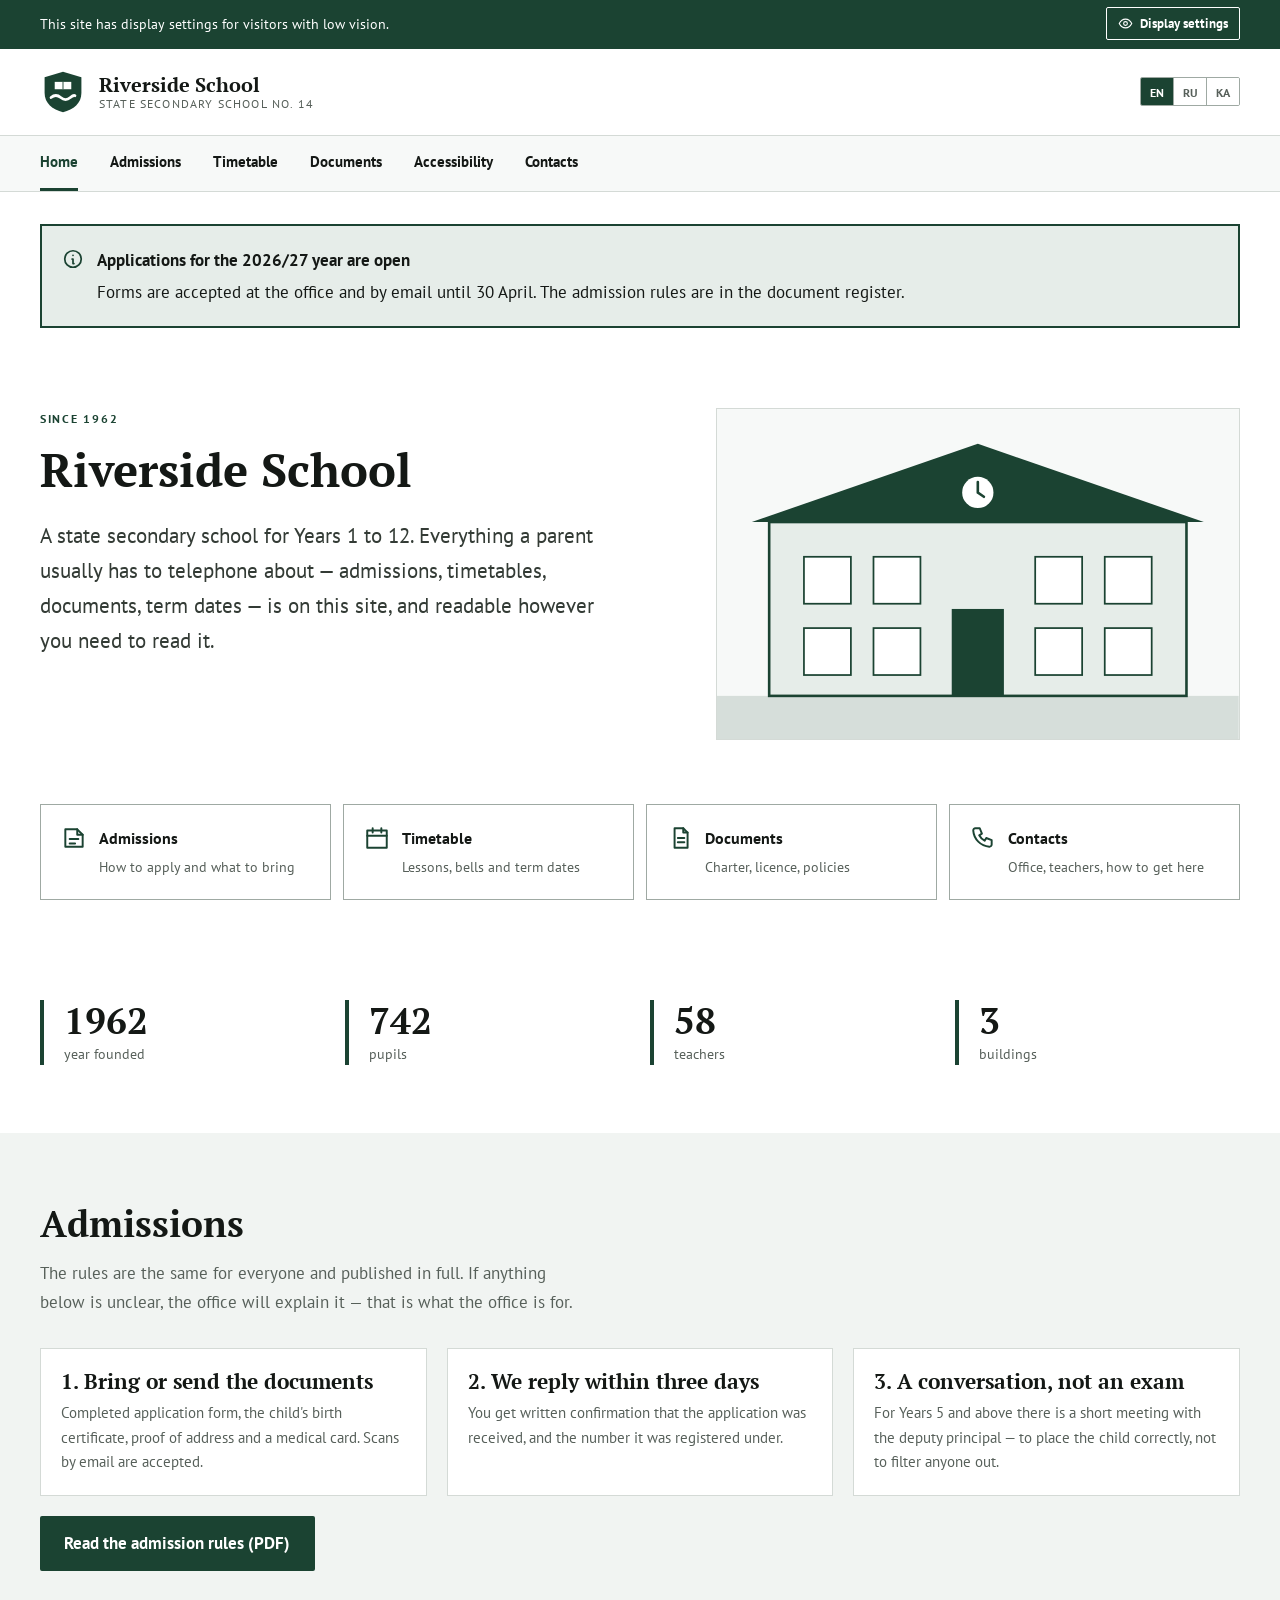
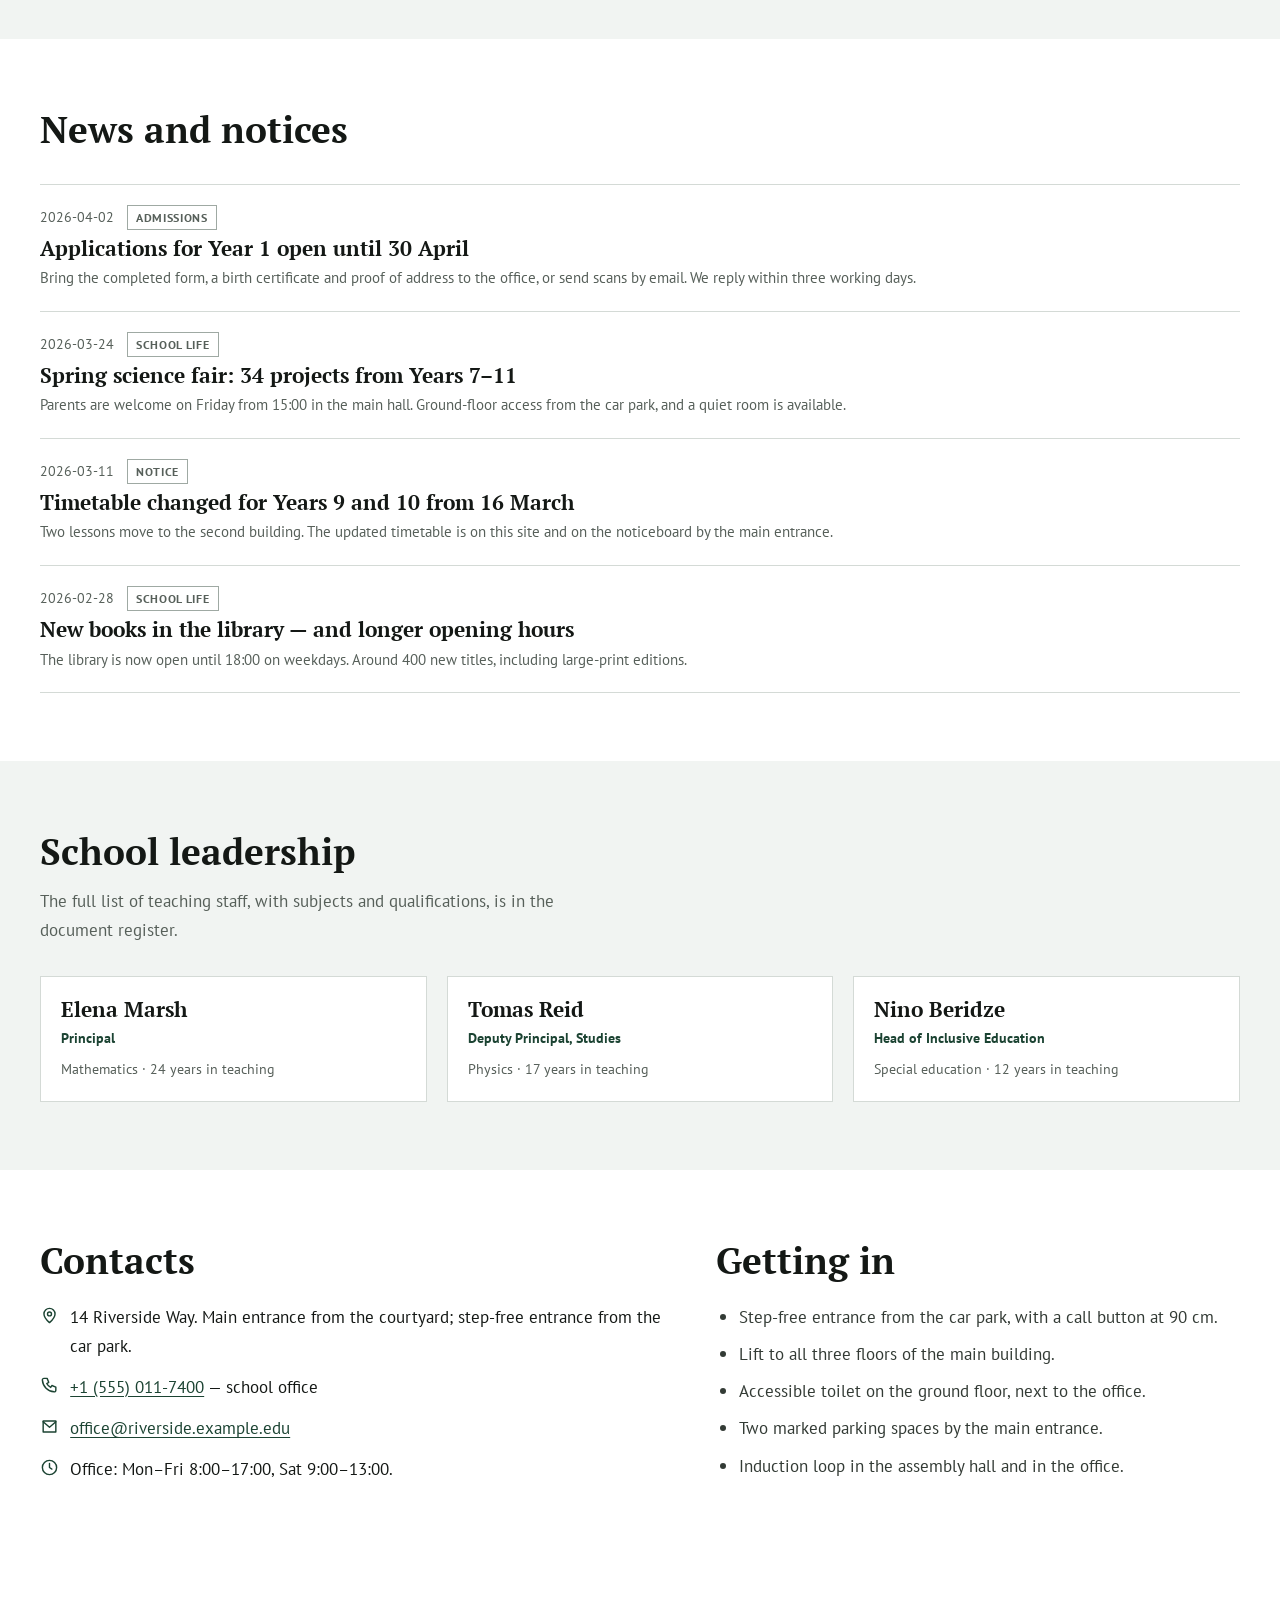
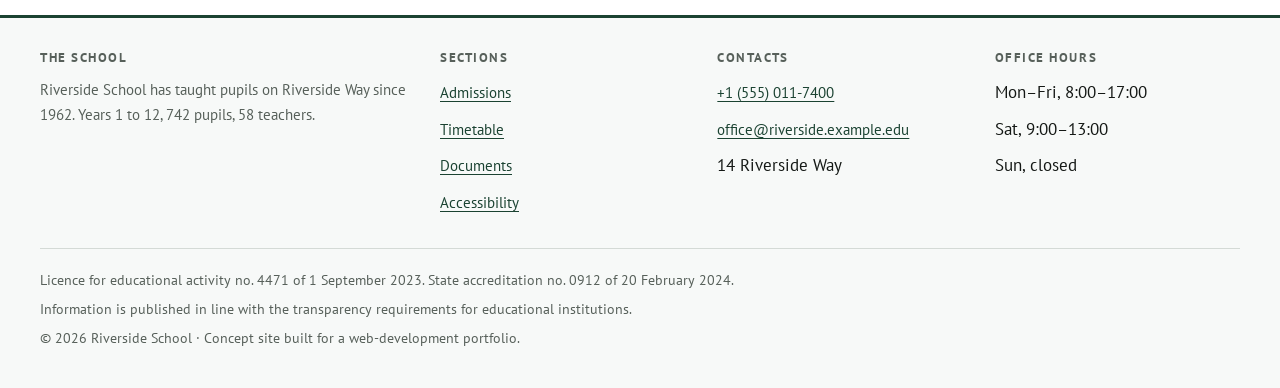
==== index.html @ a2f5db0e "Site files, README and preview" ====
<!DOCTYPE html>
<html lang="en">
<head>
<meta charset="utf-8">
<meta name="viewport" content="width=device-width, initial-scale=1">
<title data-i18n="home.metaTitle">Riverside School — state secondary school no. 14</title>
<meta name="description" data-i18n-attr="content:home.metaDesc" content="Riverside School: admissions, timetable, documents, staff and contacts. An accessible site with display settings for visitors with low vision.">
<meta name="theme-color" content="#1B4332">
<link rel="canonical" href="https://dmitrii-mazurkevich.github.io/accessible-school-website/">
<link rel="alternate" hreflang="en" href="https://dmitrii-mazurkevich.github.io/accessible-school-website/?lang=en">
<link rel="alternate" hreflang="ru" href="https://dmitrii-mazurkevich.github.io/accessible-school-website/?lang=ru">
<link rel="alternate" hreflang="ka" href="https://dmitrii-mazurkevich.github.io/accessible-school-website/?lang=ka">
<link rel="icon" href="data:image/svg+xml,%3Csvg xmlns='http://www.w3.org/2000/svg' viewBox='0 0 100 100'%3E%3Crect width='100' height='100' fill='%231B4332'/%3E%3Cpath d='M20 62c8-7 16-7 24 0s16 7 24 0 12-5 12-5' stroke='%23fff' stroke-width='7' fill='none' stroke-linecap='round'/%3E%3Cpath d='M30 24h40v18H30z' fill='%23fff'/%3E%3C/svg%3E">
<link rel="preconnect" href="https://fonts.googleapis.com">
<link rel="preconnect" href="https://fonts.gstatic.com" crossorigin>
<link rel="stylesheet" href="https://fonts.googleapis.com/css2?family=PT+Serif:wght@400;700&family=PT+Sans:wght@400;700&family=Noto+Sans+Georgian:wght@400;700&family=Noto+Serif+Georgian:wght@400;700&display=swap">
<link rel="stylesheet" href="assets/css/main.css">
<script>
/* Language and display settings are restored before the first paint, so a
   visitor who needs large white-on-black text never sees the default scheme. */
(function () {
  var d = document.documentElement, langs = ['en', 'ru', 'ka'], lang = null;
  var p = location.search.match(/[?&]lang=([a-z]{2})/i);
  if (p && langs.indexOf(p[1].toLowerCase()) > -1) lang = p[1].toLowerCase();
  if (!lang) { try { var s = localStorage.getItem('rs-lang'); if (langs.indexOf(s) > -1) lang = s; } catch (e) {} }
  if (!lang) {
    var n = (navigator.language || 'en').toLowerCase();
    lang = n.indexOf('ru') === 0 ? 'ru' : (n.indexOf('ka') === 0 ? 'ka' : 'en');
  }
  d.setAttribute('data-lang', lang);
  if (lang !== 'en') { d.className += ' i18n-pending'; setTimeout(function () { d.classList.remove('i18n-pending'); }, 1200); }

  try {
    var a = JSON.parse(localStorage.getItem('rs-a11y') || '{}');
    if (a.size && a.size !== 'normal') d.setAttribute('data-a11y-size', a.size);
    if (a.scheme && a.scheme !== 'normal') d.setAttribute('data-a11y-scheme', a.scheme);
    if (a.spacing && a.spacing !== 'normal') d.setAttribute('data-a11y-spacing', a.spacing);
    if (a.images === 'off') d.setAttribute('data-a11y-images', 'off');
  } catch (e) {}
})();
</script>
<script type="application/ld+json">
{
  "@context": "https://schema.org",
  "@type": "School",
  "name": "Riverside School",
  "url": "https://dmitrii-mazurkevich.github.io/accessible-school-website/",
  "telephone": "+1-555-011-7400",
  "email": "office@riverside.example.edu",
  "foundingDate": "1962",
  "address": { "@type": "PostalAddress", "streetAddress": "14 Riverside Way" },
  "availableLanguage": ["en", "ru", "ka"]
}
</script>
</head>

<body>
<a class="skip-link" href="#main" data-i18n="nav.skip">Skip to content</a>

<div class="a11y-bar">
  <div class="container">
    <div class="a11y-bar__row">
      <span data-i18n="a11y.barIntro">This site has display settings for visitors with low vision.</span>
      <button class="a11y-btn" type="button" data-a11y-toggle aria-expanded="false" aria-controls="a11y-panel">
        <svg viewBox="0 0 24 24" fill="none" stroke="currentColor" stroke-width="1.8" stroke-linecap="round" stroke-linejoin="round" aria-hidden="true"><path d="M2 12s3.5-7 10-7 10 7 10 7-3.5 7-10 7-10-7-10-7z"/><circle cx="12" cy="12" r="3"/></svg>
        <span data-a11y-toggle-label data-i18n="a11y.panelOpen">Display settings</span>
      </button>
    </div>
  </div>
</div>

<section class="a11y-panel" id="a11y-panel" aria-label="Display settings" data-i18n-attr="aria-label:a11y.panelTitle" hidden>
  <div class="container">
    <div class="a11y-panel__grid">
      <fieldset>
        <legend data-i18n="a11y.size">Text size</legend>
        <div class="opt-row">
          <label class="opt opt--a1"><input type="radio" name="a11y-size" value="normal" checked><span>A</span></label>
          <label class="opt opt--a2"><input type="radio" name="a11y-size" value="large"><span>A</span></label>
          <label class="opt opt--a3"><input type="radio" name="a11y-size" value="xlarge"><span>A</span></label>
        </div>
      </fieldset>

      <fieldset>
        <legend data-i18n="a11y.colours">Colours</legend>
        <div class="opt-row">
          <label class="opt"><input type="radio" name="a11y-scheme" value="normal" checked><span data-i18n="a11y.schemeNormal">Normal</span></label>
          <label class="opt"><input type="radio" name="a11y-scheme" value="contrast"><span data-i18n="a11y.schemeContrast">High contrast</span></label>
          <label class="opt"><input type="radio" name="a11y-scheme" value="inverted"><span data-i18n="a11y.schemeInverted">White on black</span></label>
        </div>
      </fieldset>

      <fieldset>
        <legend data-i18n="a11y.spacing">Letter spacing</legend>
        <div class="opt-row">
          <label class="opt"><input type="radio" name="a11y-spacing" value="normal" checked><span data-i18n="a11y.spacingNormal">Normal</span></label>
          <label class="opt"><input type="radio" name="a11y-spacing" value="wide"><span data-i18n="a11y.spacingWide">Wide</span></label>
        </div>
      </fieldset>

      <fieldset>
        <legend data-i18n="a11y.images">Images</legend>
        <div class="opt-row">
          <label class="opt"><input type="radio" name="a11y-images" value="on" checked><span data-i18n="a11y.imagesOn">Show</span></label>
          <label class="opt"><input type="radio" name="a11y-images" value="off"><span data-i18n="a11y.imagesOff">Hide</span></label>
        </div>
      </fieldset>
    </div>

    <div class="a11y-panel__foot">
      <button class="btn btn--outline" type="button" data-a11y-reset data-i18n="a11y.reset">Reset to default</button>
      <span data-i18n="a11y.saved">Your choice is remembered on this device and applies to every page.</span>
    </div>
  </div>
</section>

<p class="visually-hidden" id="a11y-live" role="status" aria-live="polite"></p>

<header class="site-header">
  <div class="container">
    <div class="masthead">
      <a class="crest" href="index.html">
        <svg class="crest__art" viewBox="0 0 100 100" role="img" aria-label="Riverside School crest">
          <path d="M50 6 90 18v34c0 22-17 36-40 42C27 88 10 74 10 52V18z" fill="var(--accent)"/>
          <path d="M24 62c7-6 14-6 21 0s14 6 21 0 10-4 10-4" stroke="var(--accent-ink)" stroke-width="6" fill="none" stroke-linecap="round"/>
          <rect x="32" y="28" width="36" height="16" fill="var(--accent-ink)"/>
          <path d="M50 28v16" stroke="var(--accent)" stroke-width="2"/>
        </svg>
        <span class="crest__text">
          <span class="crest__name">Riverside School</span>
          <span class="crest__sub" data-i18n="crest.sub">State secondary school no. 14</span>
        </span>
      </a>
      <div class="masthead__actions">
        <div class="lang" role="group" aria-label="Language" data-i18n-attr="aria-label:nav.language">
          <button type="button" data-lang="en" aria-pressed="true">EN</button>
          <button type="button" data-lang="ru" aria-pressed="false">RU</button>
          <button type="button" data-lang="ka" aria-pressed="false">KA</button>
        </div>
        <button class="icon-btn nav-toggle" type="button" aria-expanded="false" aria-controls="mobile-menu" data-i18n-attr="aria-label:nav.menu" aria-label="Open menu">
          <svg viewBox="0 0 24 24" fill="none" stroke="currentColor" stroke-width="1.9" stroke-linecap="round" aria-hidden="true"><path d="M4 7h16M4 12h16M4 17h16"/></svg>
        </button>
      </div>
    </div>
  </div>

  <nav class="mainnav" aria-label="Main" data-i18n-attr="aria-label:nav.main">
    <div class="container">
      <ul>
        <li><a href="index.html" aria-current="page" data-i18n="nav.home">Home</a></li>
        <li><a href="index.html#admissions" data-i18n="nav.admissions">Admissions</a></li>
        <li><a href="timetable.html" data-i18n="nav.timetable">Timetable</a></li>
        <li><a href="documents.html" data-i18n="nav.documents">Documents</a></li>
        <li><a href="accessibility.html" data-i18n="nav.accessibility">Accessibility</a></li>
        <li><a href="index.html#contacts" data-i18n="nav.contacts">Contacts</a></li>
      </ul>
    </div>
  </nav>

  <div class="mobile-menu" id="mobile-menu">
    <div class="container">
    <a href="index.html" data-i18n="nav.home">Home</a>
    <a href="index.html#admissions" data-i18n="nav.admissions">Admissions</a>
    <a href="timetable.html" data-i18n="nav.timetable">Timetable</a>
    <a href="documents.html" data-i18n="nav.documents">Documents</a>
    <a href="accessibility.html" data-i18n="nav.accessibility">Accessibility</a>
    <a href="index.html#contacts" data-i18n="nav.contacts">Contacts</a>
    </div>
  </div>
</header>

<main id="main">

  <div class="container section--tight">
    <div class="notice">
      <svg viewBox="0 0 24 24" fill="none" stroke="currentColor" stroke-width="1.9" stroke-linecap="round" stroke-linejoin="round" aria-hidden="true"><circle cx="12" cy="12" r="9"/><path d="M12 8h.01M11 12h1v5h1"/></svg>
      <p>
        <b data-i18n="home.noticeT">Applications for the 2026/27 year are open</b>
        <span data-i18n="home.noticeB">Forms are accepted at the office and by email until 30 April. The admission rules are in the document register.</span>
      </p>
    </div>
  </div>

  <section class="hero">
    <div class="container">
      <div class="hero__grid">
        <div>
          <span class="eyebrow" data-i18n="home.eyebrow">Since 1962</span>
          <h1 class="hero__title" data-i18n="home.title">Riverside School</h1>
          <p class="hero__lede" data-i18n="home.lede">
            A state secondary school for Years 1 to 12. Everything a parent usually has to
            telephone about — admissions, timetables, documents, term dates — is on this site,
            and readable however you need to read it.
          </p>
        </div>
        <div class="illus">
          <svg viewBox="0 0 600 380" role="img" aria-label="Illustration of the school building">
            <rect width="600" height="380" fill="var(--surface-2)"/>
            <rect x="60" y="130" width="480" height="200" fill="var(--accent-soft)" stroke="var(--accent)" stroke-width="3"/>
            <path d="M40 130 300 40l260 90z" fill="var(--accent)"/>
            <rect x="270" y="230" width="60" height="100" fill="var(--accent)"/>
            <g fill="var(--surface)" stroke="var(--accent)" stroke-width="2">
              <rect x="100" y="170" width="54" height="54"/><rect x="180" y="170" width="54" height="54"/>
              <rect x="366" y="170" width="54" height="54"/><rect x="446" y="170" width="54" height="54"/>
              <rect x="100" y="252" width="54" height="54"/><rect x="180" y="252" width="54" height="54"/>
              <rect x="366" y="252" width="54" height="54"/><rect x="446" y="252" width="54" height="54"/>
            </g>
            <rect x="0" y="330" width="600" height="50" fill="var(--accent)" opacity=".15"/>
            <circle cx="300" cy="96" r="18" fill="var(--surface)"/>
            <path d="M300 84v12l7 5" stroke="var(--accent)" stroke-width="3" fill="none" stroke-linecap="round"/>
          </svg>
        </div>
      </div>
    </div>
  </section>

  <section class="section--tight">
    <div class="container">
      <h2 class="visually-hidden" data-i18n="home.quickTitle">Frequently used pages</h2>
      <div class="quick">
        <a href="#admissions">
          <svg viewBox="0 0 24 24" fill="none" stroke="currentColor" stroke-width="1.8" stroke-linecap="round" stroke-linejoin="round" aria-hidden="true"><path d="M4 4h11l5 5v11H4z"/><path d="M15 4v5h5M8 13h8M8 17h5"/></svg>
          <span><b data-i18n="nav.admissions">Admissions</b><span data-i18n="quick.admissions">How to apply and what to bring</span></span>
        </a>
        <a href="timetable.html">
          <svg viewBox="0 0 24 24" fill="none" stroke="currentColor" stroke-width="1.8" stroke-linecap="round" stroke-linejoin="round" aria-hidden="true"><rect x="3" y="5" width="18" height="16"/><path d="M3 10h18M8 3v4M16 3v4"/></svg>
          <span><b data-i18n="nav.timetable">Timetable</b><span data-i18n="quick.timetable">Lessons, bells and term dates</span></span>
        </a>
        <a href="documents.html">
          <svg viewBox="0 0 24 24" fill="none" stroke="currentColor" stroke-width="1.8" stroke-linecap="round" stroke-linejoin="round" aria-hidden="true"><path d="M7 3h8l4 4v14H7z"/><path d="M15 3v4h4M10 12h6M10 16h6"/></svg>
          <span><b data-i18n="nav.documents">Documents</b><span data-i18n="quick.documents">Charter, licence, policies</span></span>
        </a>
        <a href="#contacts">
          <svg viewBox="0 0 24 24" fill="none" stroke="currentColor" stroke-width="1.8" stroke-linecap="round" stroke-linejoin="round" aria-hidden="true"><path d="M5 3h4l2 5-2.5 1.5a12 12 0 0 0 5 5L15 12l5 2v4a2 2 0 0 1-2.2 2A16 16 0 0 1 3 5.2 2 2 0 0 1 5 3z"/></svg>
          <span><b data-i18n="nav.contacts">Contacts</b><span data-i18n="quick.contacts">Office, teachers, how to get here</span></span>
        </a>
      </div>
    </div>
  </section>

  <section class="section">
    <div class="container">
      <div class="facts">
        <div class="fact"><div class="fact__value">1962</div><div class="fact__label" data-i18n="fact.founded">year founded</div></div>
        <div class="fact"><div class="fact__value">742</div><div class="fact__label" data-i18n="fact.pupils">pupils</div></div>
        <div class="fact"><div class="fact__value">58</div><div class="fact__label" data-i18n="fact.teachers">teachers</div></div>
        <div class="fact"><div class="fact__value">3</div><div class="fact__label" data-i18n="fact.buildings">buildings</div></div>
      </div>
    </div>
  </section>

  <section class="section section--alt" id="admissions">
    <div class="container">
      <div class="section-head">
        <h2 class="section-title" data-i18n="adm.title">Admissions</h2>
        <p class="section-lede" data-i18n="adm.lede">
          The rules are the same for everyone and published in full. If anything below is
          unclear, the office will explain it — that is what the office is for.
        </p>
      </div>

      <div class="grid grid--3">
        <div class="card">
          <h3 data-i18n="adm.1t">1. Bring or send the documents</h3>
          <p data-i18n="adm.1d">Completed application form, the child's birth certificate, proof of address and a medical card. Scans by email are accepted.</p>
        </div>
        <div class="card">
          <h3 data-i18n="adm.2t">2. We reply within three days</h3>
          <p data-i18n="adm.2d">You get written confirmation that the application was received, and the number it was registered under.</p>
        </div>
        <div class="card">
          <h3 data-i18n="adm.3t">3. A conversation, not an exam</h3>
          <p data-i18n="adm.3d">For Years 5 and above there is a short meeting with the deputy principal — to place the child correctly, not to filter anyone out.</p>
        </div>
      </div>

      <p class="mt-3">
        <a class="btn" href="documents.html#admissions" data-i18n="adm.cta">Read the admission rules (PDF)</a>
      </p>
    </div>
  </section>

  <section class="section">
    <div class="container">
      <div class="section-head">
        <h2 class="section-title" data-i18n="news.title">News and notices</h2>
      </div>
      <ul class="news">
        <li>
          <div class="news__meta">
            <time datetime="2026-04-02">2026-04-02</time>
            <span class="tag" data-i18n="news.tagAdmissions">Admissions</span>
          </div>
          <h3 data-i18n="news.1t">Applications for Year 1 open until 30 April</h3>
          <p data-i18n="news.1d">Bring the completed form, a birth certificate and proof of address to the office, or send scans by email. We reply within three working days.</p>
        </li>
        <li>
          <div class="news__meta">
            <time datetime="2026-03-24">2026-03-24</time>
            <span class="tag" data-i18n="news.tagLife">School life</span>
          </div>
          <h3 data-i18n="news.2t">Spring science fair: 34 projects from Years 7–11</h3>
          <p data-i18n="news.2d">Parents are welcome on Friday from 15:00 in the main hall. Ground-floor access from the car park, and a quiet room is available.</p>
        </li>
        <li>
          <div class="news__meta">
            <time datetime="2026-03-11">2026-03-11</time>
            <span class="tag" data-i18n="news.tagNotice">Notice</span>
          </div>
          <h3 data-i18n="news.3t">Timetable changed for Years 9 and 10 from 16 March</h3>
          <p data-i18n="news.3d">Two lessons move to the second building. The updated timetable is on this site and on the noticeboard by the main entrance.</p>
        </li>
        <li>
          <div class="news__meta">
            <time datetime="2026-02-28">2026-02-28</time>
            <span class="tag" data-i18n="news.tagLife">School life</span>
          </div>
          <h3 data-i18n="news.4t">New books in the library — and longer opening hours</h3>
          <p data-i18n="news.4d">The library is now open until 18:00 on weekdays. Around 400 new titles, including large-print editions.</p>
        </li>
      </ul>
    </div>
  </section>

  <section class="section section--alt">
    <div class="container">
      <div class="section-head">
        <h2 class="section-title" data-i18n="staff.title">School leadership</h2>
        <p class="section-lede" data-i18n="staff.lede">
          The full list of teaching staff, with subjects and qualifications, is in the document
          register.
        </p>
      </div>
      <div class="people">
        <div class="person">
          <h3 class="person__name">Elena Marsh</h3>
          <p class="person__role" data-i18n="staff.1r">Principal</p>
          <p class="person__meta" data-i18n="staff.1m">Mathematics · 24 years in teaching</p>
        </div>
        <div class="person">
          <h3 class="person__name">Tomas Reid</h3>
          <p class="person__role" data-i18n="staff.2r">Deputy Principal, Studies</p>
          <p class="person__meta" data-i18n="staff.2m">Physics · 17 years in teaching</p>
        </div>
        <div class="person">
          <h3 class="person__name">Nino Beridze</h3>
          <p class="person__role" data-i18n="staff.3r">Head of Inclusive Education</p>
          <p class="person__meta" data-i18n="staff.3m">Special education · 12 years in teaching</p>
        </div>
      </div>
    </div>
  </section>

  <section class="section" id="contacts">
    <div class="container">
      <div class="hero__grid">
        <div>
          <h2 class="section-title" data-i18n="contacts.title">Contacts</h2>
          <ul class="contact-list mt-3">
            <li>
              <svg viewBox="0 0 24 24" fill="none" stroke="currentColor" stroke-width="1.8" stroke-linecap="round" stroke-linejoin="round" aria-hidden="true"><path d="M12 21s7-6.3 7-11a7 7 0 1 0-14 0c0 4.7 7 11 7 11z"/><circle cx="12" cy="10" r="2.5"/></svg>
              <span data-i18n="contacts.address">14 Riverside Way. Main entrance from the courtyard; step-free entrance from the car park.</span>
            </li>
            <li>
              <svg viewBox="0 0 24 24" fill="none" stroke="currentColor" stroke-width="1.8" stroke-linecap="round" stroke-linejoin="round" aria-hidden="true"><path d="M5 3h4l2 5-2.5 1.5a12 12 0 0 0 5 5L15 12l5 2v4a2 2 0 0 1-2.2 2A16 16 0 0 1 3 5.2 2 2 0 0 1 5 3z"/></svg>
              <span><a href="tel:+15550117400">+1 (555) 011-7400</a> — <span data-i18n="contacts.office">school office</span></span>
            </li>
            <li>
              <svg viewBox="0 0 24 24" fill="none" stroke="currentColor" stroke-width="1.8" stroke-linecap="round" stroke-linejoin="round" aria-hidden="true"><path d="M4 5h16v14H4z"/><path d="m4 6 8 7 8-7"/></svg>
              <span><a href="mailto:office@riverside.example.edu">office@riverside.example.edu</a></span>
            </li>
            <li>
              <svg viewBox="0 0 24 24" fill="none" stroke="currentColor" stroke-width="1.8" stroke-linecap="round" stroke-linejoin="round" aria-hidden="true"><circle cx="12" cy="12" r="9"/><path d="M12 7v5l3 2"/></svg>
              <span data-i18n="contacts.hours">Office: Mon–Fri 8:00–17:00, Sat 9:00–13:00.</span>
            </li>
          </ul>
        </div>
        <div>
          <h2 class="section-title" data-i18n="contacts.accessTitle">Getting in</h2>
          <div class="prose mt-3">
            <ul>
              <li data-i18n="contacts.a1">Step-free entrance from the car park, with a call button at 90 cm.</li>
              <li data-i18n="contacts.a2">Lift to all three floors of the main building.</li>
              <li data-i18n="contacts.a3">Accessible toilet on the ground floor, next to the office.</li>
              <li data-i18n="contacts.a4">Two marked parking spaces by the main entrance.</li>
              <li data-i18n="contacts.a5">Induction loop in the assembly hall and in the office.</li>
            </ul>
          </div>
        </div>
      </div>
    </div>
  </section>

</main>

<footer class="site-footer">
  <div class="container">
    <div class="footer__grid">
      <div>
        <h2 data-i18n="foot.school">The school</h2>
        <p class="muted" style="font-size:.94rem" data-i18n="foot.about">
          Riverside School has taught pupils on Riverside Way since 1962. Years 1 to 12,
          742 pupils, 58 teachers.
        </p>
      </div>
      <div>
        <h2 data-i18n="foot.sections">Sections</h2>
        <ul>
          <li><a href="index.html#admissions" data-i18n="nav.admissions">Admissions</a></li>
          <li><a href="timetable.html" data-i18n="nav.timetable">Timetable</a></li>
          <li><a href="documents.html" data-i18n="nav.documents">Documents</a></li>
          <li><a href="accessibility.html" data-i18n="nav.accessibility">Accessibility</a></li>
        </ul>
      </div>
      <div>
        <h2 data-i18n="foot.contacts">Contacts</h2>
        <ul>
          <li><a href="tel:+15550117400">+1 (555) 011-7400</a></li>
          <li><a href="mailto:office@riverside.example.edu">office@riverside.example.edu</a></li>
          <li data-i18n="foot.address">14 Riverside Way</li>
        </ul>
      </div>
      <div>
        <h2 data-i18n="foot.hours">Office hours</h2>
        <ul>
          <li data-i18n="foot.hoursWeek">Mon–Fri, 8:00–17:00</li>
          <li data-i18n="foot.hoursSat">Sat, 9:00–13:00</li>
          <li data-i18n="foot.hoursSun">Sun, closed</li>
        </ul>
      </div>
    </div>
    <div class="footer__legal">
      <p data-i18n="foot.legal1">Licence for educational activity no. 4471 of 1 September 2023. State accreditation no. 0912 of 20 February 2024.</p>
      <p data-i18n="foot.legal2">Information is published in line with the transparency requirements for educational institutions.</p>
      <p>© <span data-year>2026</span> Riverside School · <span data-i18n="foot.demoNote">Concept site built for a web-development portfolio.</span></p>
    </div>
  </div>
</footer>

<script src="assets/js/i18n.js" defer></script>
<script src="assets/js/main.js" defer></script>
</body>
</html>
---- assets/css/main.css ----
/* ==========================================================================
   Riverside School — public-sector site
   Fifth design language in the portfolio: institutional, high contrast,
   decoration kept to nothing. Accessibility is the feature, not a footnote.

   There is no separate light/dark toggle here on purpose. Public-sector sites
   are expected to ship a display-settings panel instead, and having two
   competing colour systems is how those panels end up broken. The panel owns
   the colour scheme; see assets/js/main.js.
   ========================================================================== */

/* --------------------------------------------------------------------------
   1. Tokens — the normal scheme
   -------------------------------------------------------------------------- */

:root {
  color-scheme: light;

  --bg:          #FFFFFF;
  --bg-alt:      #F1F4F2;
  --surface:     #FFFFFF;
  --surface-2:   #F7F9F8;
  --ink:         #141815;
  --ink-2:       #333B35;
  --muted:       #57605A;
  --line:        #D4DAD6;
  --line-strong: #9FA9A3;
  --accent:      #1B4332;
  --accent-2:    #102C20;
  --accent-ink:  #FFFFFF;
  --accent-soft: #E6EDE9;
  --danger:      #8C1D18;
  --focus:       #1B4332;

  --font-display: "PT Serif", "Noto Serif Georgian", Georgia, "Times New Roman", serif;
  --font-sans:    "PT Sans", "Noto Sans Georgian", -apple-system, BlinkMacSystemFont, "Segoe UI", Arial, sans-serif;

  --step--1: clamp(0.84rem, 0.82rem + 0.12vw, 0.90rem);
  --step-0:  clamp(1.00rem, 0.97rem + 0.16vw, 1.08rem);
  --step-1:  clamp(1.15rem, 1.09rem + 0.30vw, 1.32rem);
  --step-2:  clamp(1.38rem, 1.25rem + 0.62vw, 1.75rem);
  --step-3:  clamp(1.65rem, 1.42rem + 1.15vw, 2.35rem);
  --step-4:  clamp(1.95rem, 1.60rem + 1.75vw, 2.95rem);

  --sp-1: 0.4rem;
  --sp-2: 0.8rem;
  --sp-3: 1.25rem;
  --sp-4: 2rem;
  --sp-5: 3rem;
  --sp-6: 4.25rem;

  --r-sm: 2px;
  --r-md: 4px;

  --container: 1200px;
  --ease: cubic-bezier(0.25, 0.6, 0.35, 1);
}

/* --------------------------------------------------------------------------
   2. Display settings — colour schemes
   Chosen by the visitor in the panel; stored and applied before first paint.
   -------------------------------------------------------------------------- */

:root[data-a11y-scheme="contrast"] {
  --bg:          #FFFFFF;
  --bg-alt:      #FFFFFF;
  --surface:     #FFFFFF;
  --surface-2:   #FFFFFF;
  --ink:         #000000;
  --ink-2:       #000000;
  --muted:       #000000;
  --line:        #000000;
  --line-strong: #000000;
  --accent:      #00335E;
  --accent-2:    #00223F;
  --accent-ink:  #FFFFFF;
  --accent-soft: #FFFFFF;
  --danger:      #7A0C00;
  --focus:       #00335E;
}

:root[data-a11y-scheme="inverted"] {
  color-scheme: dark;
  --bg:          #000000;
  --bg-alt:      #000000;
  --surface:     #000000;
  --surface-2:   #000000;
  --ink:         #FFFFFF;
  --ink-2:       #FFFFFF;
  --muted:       #E6E6E6;
  --line:        #FFFFFF;
  --line-strong: #FFFFFF;
  --accent:      #8FCBFF;
  --accent-2:    #BBDFFF;
  --accent-ink:  #000000;
  --accent-soft: #000000;
  --danger:      #FF9E96;
  --focus:       #8FCBFF;
}

/* Text size. Everything downstream is in rem, so one value moves the lot. */
:root[data-a11y-size="large"]  { font-size: 115%; }
:root[data-a11y-size="xlarge"] { font-size: 135%; }

/* Spacing, for dyslexia and low vision. */
:root[data-a11y-spacing="wide"] body {
  letter-spacing: 0.05em;
  word-spacing: 0.14em;
  line-height: 1.95;
}
:root[data-a11y-spacing="wide"] h1,
:root[data-a11y-spacing="wide"] h2,
:root[data-a11y-spacing="wide"] h3 { line-height: 1.4; }

/* Images off — decorative artwork only; nothing that carries meaning. */
:root[data-a11y-images="off"] .illus,
:root[data-a11y-images="off"] .crest__art { display: none !important; }

/* Switching colour scheme happens at once, not as a 150ms cross-fade of every
   surface on the page. Somebody turning on high contrast wants the change now. */
:root.is-switching *,
:root.is-switching *::before,
:root.is-switching *::after { transition: none !important; }

/* In the two accessible schemes, borders do the work that fills used to. */
:root[data-a11y-scheme="contrast"] .card,
:root[data-a11y-scheme="contrast"] .quick a,
:root[data-a11y-scheme="inverted"] .card,
:root[data-a11y-scheme="inverted"] .quick a { border-width: 2px; }

/* --------------------------------------------------------------------------
   3. Base
   -------------------------------------------------------------------------- */

*, *::before, *::after { box-sizing: border-box; }

html {
  -webkit-text-size-adjust: 100%;
  scroll-behavior: smooth;
  scroll-padding-top: 5rem;
}

@media (prefers-reduced-motion: reduce) {
  html { scroll-behavior: auto; }
  *, *::before, *::after {
    animation-duration: .01ms !important;
    animation-iteration-count: 1 !important;
    transition-duration: .01ms !important;
  }
}

body {
  margin: 0;
  background: var(--bg);
  color: var(--ink);
  font-family: var(--font-sans);
  font-size: var(--step-0);
  line-height: 1.65;
  -webkit-font-smoothing: antialiased;
  overflow-x: hidden;
}

img, svg, video { max-width: 100%; height: auto; display: block; }

h1, h2, h3, h4 {
  margin: 0;
  font-family: var(--font-display);
  font-weight: 700;
  line-height: 1.2;
}

p { margin: 0 0 1em; }
p:last-child { margin-bottom: 0; }
ul, ol { margin: 0; padding: 0; }

a { color: var(--accent); text-underline-offset: 3px; }
a:hover { color: var(--accent-2); }

/* A focus ring that survives every colour scheme. */
:focus-visible {
  outline: 3px solid var(--focus);
  outline-offset: 2px;
  border-radius: 1px;
}

.skip-link {
  position: absolute; left: 1rem; top: -100px; z-index: 999;
  background: var(--accent); color: var(--accent-ink);
  padding: .8rem 1.2rem; font-weight: 700;
  border: 2px solid var(--accent);
  transition: top .15s var(--ease);
}
.skip-link:focus { top: .75rem; }

.visually-hidden {
  position: absolute !important; width: 1px; height: 1px;
  padding: 0; margin: -1px; overflow: hidden;
  clip: rect(0 0 0 0); clip-path: inset(50%); white-space: nowrap;
}

/* --------------------------------------------------------------------------
   4. Layout
   -------------------------------------------------------------------------- */

.container { width: min(100% - 2rem, var(--container)); margin-inline: auto; }
.container--narrow { width: min(100% - 2rem, 820px); }

.section { padding-block: var(--sp-5); }
@media (min-width: 800px) { .section { padding-block: var(--sp-6); } }
.section--tight { padding-block: var(--sp-4); }
.section--alt { background: var(--bg-alt); }

.section-head { max-width: 60ch; margin-bottom: var(--sp-4); }
.section-title { font-size: var(--step-3); }
.section-lede { color: var(--muted); margin-top: var(--sp-2); }

.eyebrow {
  display: block; font-size: .78rem; font-weight: 700;
  letter-spacing: .14em; text-transform: uppercase;
  color: var(--accent); margin-bottom: var(--sp-2);
}

/* --------------------------------------------------------------------------
   5. Accessibility bar and panel
   -------------------------------------------------------------------------- */

.a11y-bar {
  background: var(--accent); color: var(--accent-ink);
  border-bottom: 1px solid var(--accent);
}
:root[data-a11y-scheme="inverted"] .a11y-bar,
:root[data-a11y-scheme="contrast"] .a11y-bar { border-bottom-width: 2px; }

.a11y-bar__row {
  display: flex; flex-wrap: wrap; align-items: center; gap: .5rem var(--sp-3);
  padding-block: .45rem; font-size: .85rem;
}
.a11y-bar__row > span { margin-right: auto; }

.a11y-btn {
  appearance: none; background: transparent; color: inherit;
  border: 1px solid currentColor; border-radius: var(--r-sm);
  font: inherit; font-size: .82rem; font-weight: 700;
  padding: .3rem .7rem; cursor: pointer;
  display: inline-flex; align-items: center; gap: .4rem;
}
.a11y-btn:hover { background: color-mix(in srgb, currentColor 18%, transparent); }
.a11y-btn svg { width: 15px; height: 15px; }

.a11y-panel {
  background: var(--surface); border-bottom: 2px solid var(--accent);
  padding-block: var(--sp-3);
}
.a11y-panel[hidden] { display: none; }
.a11y-panel__grid { display: grid; gap: var(--sp-3); }
@media (min-width: 700px) { .a11y-panel__grid { grid-template-columns: repeat(2, 1fr); } }
@media (min-width: 1050px) { .a11y-panel__grid { grid-template-columns: repeat(4, 1fr); } }

.a11y-panel fieldset { border: 0; padding: 0; margin: 0; }
.a11y-panel legend {
  padding: 0; font-weight: 700; font-size: .8rem;
  letter-spacing: .1em; text-transform: uppercase; color: var(--muted);
  margin-bottom: .5rem;
}
.opt-row { display: flex; flex-wrap: wrap; gap: .4rem; }
.opt { position: relative; }
.opt input { position: absolute; opacity: 0; width: 0; height: 0; }
.opt span {
  display: inline-block; cursor: pointer;
  border: 1px solid var(--line-strong); border-radius: var(--r-sm);
  padding: .45rem .8rem; font-size: .88rem; background: var(--surface);
  transition: background-color .15s var(--ease), color .15s var(--ease), border-color .15s var(--ease);
}
.opt input:checked + span {
  background: var(--accent); color: var(--accent-ink); border-color: var(--accent);
  font-weight: 700;
}
.opt input:focus-visible + span { outline: 3px solid var(--focus); outline-offset: 2px; }
.opt--a1 span { font-size: .9rem; }
.opt--a2 span { font-size: 1.1rem; }
.opt--a3 span { font-size: 1.3rem; }

.a11y-panel__foot {
  display: flex; flex-wrap: wrap; gap: var(--sp-2) var(--sp-3);
  align-items: center; margin-top: var(--sp-3);
  padding-top: var(--sp-3); border-top: 1px solid var(--line);
  font-size: .86rem; color: var(--muted);
}

/* --------------------------------------------------------------------------
   6. Header
   -------------------------------------------------------------------------- */

.site-header { border-bottom: 1px solid var(--line); background: var(--bg); }

.masthead {
  display: flex; align-items: center; gap: var(--sp-3);
  padding-block: var(--sp-3);
}
.crest { display: flex; align-items: center; gap: .8rem; text-decoration: none; color: inherit; margin-right: auto; }
.crest__art { width: 46px; height: 46px; flex: none; }
.crest__text { display: flex; flex-direction: column; line-height: 1.15; }
.crest__name { font-family: var(--font-display); font-weight: 700; font-size: 1.28rem; }
.crest__sub { font-size: .74rem; letter-spacing: .1em; text-transform: uppercase; color: var(--muted); }
@media (max-width: 420px) { .crest__sub { display: none; } }

.masthead__actions { display: flex; align-items: center; gap: .45rem; }

.lang { display: flex; border: 1px solid var(--line-strong); border-radius: var(--r-sm); overflow: hidden; }
.lang button {
  appearance: none; border: 0; background: var(--surface);
  font: inherit; font-size: .78rem; font-weight: 700;
  color: var(--muted); cursor: pointer; padding: .35rem .55rem; line-height: 1.3;
}
.lang button + button { border-left: 1px solid var(--line-strong); }
.lang button:hover { color: var(--ink); }
.lang button[aria-pressed="true"] { background: var(--accent); color: var(--accent-ink); }

.icon-btn {
  width: 36px; height: 36px; display: grid; place-items: center;
  background: var(--surface); border: 1px solid var(--line-strong);
  border-radius: var(--r-sm); color: var(--ink); cursor: pointer;
}
.icon-btn:hover { background: var(--surface-2); }
.icon-btn svg { width: 18px; height: 18px; }

.mainnav { border-top: 1px solid var(--line); background: var(--surface-2); }
.mainnav ul { display: none; list-style: none; flex-wrap: wrap; }
.mainnav a {
  display: block; padding: .85rem 0; margin-right: var(--sp-4);
  text-decoration: none; color: var(--ink); font-weight: 700; font-size: .95rem;
  border-bottom: 3px solid transparent;
}
.mainnav a:hover { color: var(--accent); border-bottom-color: var(--accent); }
.mainnav a[aria-current="page"] { color: var(--accent); border-bottom-color: var(--accent); }
@media (min-width: 900px) {
  .mainnav ul { display: flex; }
  .masthead__actions .nav-toggle { display: none; }
}

.mobile-menu {
  display: none; border-top: 1px solid var(--line); background: var(--surface-2);
  padding-block: var(--sp-2) var(--sp-3);
}
.mobile-menu.is-open { display: block; }
.mobile-menu a {
  display: block; padding: .8rem 0; text-decoration: none;
  color: var(--ink); font-weight: 700; border-bottom: 1px solid var(--line);
}
@media (min-width: 900px) { .mobile-menu { display: none !important; } }

/* --------------------------------------------------------------------------
   7. Notice banner
   -------------------------------------------------------------------------- */

.notice {
  border: 2px solid var(--accent); background: var(--accent-soft);
  padding: var(--sp-3); display: flex; gap: var(--sp-2); align-items: flex-start;
}
.notice svg { width: 22px; height: 22px; color: var(--accent); flex: none; margin-top: 2px; }
.notice b { display: block; margin-bottom: .2rem; }

/* --------------------------------------------------------------------------
   8. Hero and quick links
   -------------------------------------------------------------------------- */

.hero { padding-block: var(--sp-4) var(--sp-3); }
@media (min-width: 900px) { .hero { padding-block: var(--sp-5) var(--sp-4); } }
.hero__grid { display: grid; gap: var(--sp-4); align-items: start; }
@media (min-width: 950px) { .hero__grid { grid-template-columns: minmax(0, 1.2fr) minmax(0, 1fr); gap: var(--sp-5); } }
.hero__title { font-size: var(--step-4); margin-bottom: var(--sp-3); }
.hero__lede { font-size: var(--step-1); color: var(--ink-2); max-width: 52ch; }

.illus { border: 1px solid var(--line); background: var(--surface-2); }
.illus svg { width: 100%; height: auto; display: block; }

.quick { display: grid; gap: .75rem; }
@media (min-width: 560px) { .quick { grid-template-columns: repeat(2, 1fr); } }
@media (min-width: 1000px) { .quick { grid-template-columns: repeat(4, 1fr); } }
.quick a {
  display: flex; gap: .75rem; align-items: flex-start;
  border: 1px solid var(--line-strong); background: var(--surface);
  padding: var(--sp-3); text-decoration: none; color: var(--ink);
  min-height: 96px;
  transition: background-color .15s var(--ease), border-color .15s var(--ease);
}
.quick a:hover { background: var(--accent-soft); border-color: var(--accent); }
.quick svg { width: 26px; height: 26px; color: var(--accent); flex: none; }
/* The title keeps full-strength ink; only the description below it is muted.
   Scoped with `b + span` on purpose — a bare `.quick span` also matches the
   wrapper, which quietly dropped the heading to 3.23:1 against white. */
.quick b { display: block; font-size: 1.02rem; color: var(--ink); }
.quick b + span { display: block; color: var(--muted); font-size: .88rem; margin-top: .2rem; }

/* --------------------------------------------------------------------------
   9. Cards, facts, news, staff
   -------------------------------------------------------------------------- */

.grid { display: grid; gap: var(--sp-3); }
@media (min-width: 640px) { .grid--2, .grid--3 { grid-template-columns: repeat(2, 1fr); } }
@media (min-width: 1000px) { .grid--3 { grid-template-columns: repeat(3, 1fr); } }

.card { border: 1px solid var(--line); background: var(--surface); padding: var(--sp-3); }
.card h3 { font-size: var(--step-1); margin-bottom: .4rem; }
.card p { color: var(--muted); font-size: .94rem; }

.facts { display: grid; gap: var(--sp-3); }
@media (min-width: 700px) { .facts { grid-template-columns: repeat(4, 1fr); } }
.fact { border-left: 4px solid var(--accent); padding-left: var(--sp-3); }
.fact__value { font-family: var(--font-display); font-weight: 700; font-size: var(--step-3); line-height: 1.1; }
.fact__label { color: var(--muted); font-size: .9rem; }

.news { list-style: none; display: grid; }
.news li { border-top: 1px solid var(--line); padding-block: var(--sp-3); }
.news li:last-child { border-bottom: 1px solid var(--line); }
.news__meta { display: flex; flex-wrap: wrap; gap: .5rem var(--sp-2); align-items: center; margin-bottom: .4rem; }
.news time { font-size: .86rem; color: var(--muted); font-variant-numeric: tabular-nums; }
.tag {
  display: inline-block; border: 1px solid var(--line-strong);
  padding: .1rem .5rem; font-size: .74rem; font-weight: 700;
  letter-spacing: .06em; text-transform: uppercase; color: var(--muted);
}
.news h3 { font-size: var(--step-1); margin-bottom: .3rem; }
.news p { color: var(--muted); font-size: .94rem; }

.people { display: grid; gap: var(--sp-3); }
@media (min-width: 620px) { .people { grid-template-columns: repeat(2, 1fr); } }
@media (min-width: 1000px) { .people { grid-template-columns: repeat(3, 1fr); } }
.person { border: 1px solid var(--line); background: var(--surface); padding: var(--sp-3); }
.person__name { font-size: var(--step-1); margin-bottom: .2rem; }
.person__role { color: var(--accent); font-weight: 700; font-size: .9rem; margin-bottom: .5rem; }
.person__meta { color: var(--muted); font-size: .9rem; }

/* --------------------------------------------------------------------------
   10. Tables — documents and timetable
   -------------------------------------------------------------------------- */

.table-wrap { overflow-x: auto; border: 1px solid var(--line); }
table { width: 100%; border-collapse: collapse; font-size: .95rem; }
caption {
  text-align: left; padding: var(--sp-3); background: var(--surface-2);
  border-bottom: 1px solid var(--line); font-weight: 700;
}
th, td { text-align: left; padding: .75rem .9rem; border-bottom: 1px solid var(--line); vertical-align: top; }
thead th {
  background: var(--surface-2); font-size: .8rem;
  letter-spacing: .08em; text-transform: uppercase; color: var(--muted);
  border-bottom: 2px solid var(--line-strong); white-space: nowrap;
}
tbody tr:last-child td { border-bottom: 0; }
tbody tr:hover { background: var(--surface-2); }

table.docs { min-width: 640px; }
table.docs td:nth-child(3), table.docs th:nth-child(3),
table.docs td:nth-child(4), table.docs th:nth-child(4) { white-space: nowrap; }
.doc-link { font-weight: 700; text-decoration: underline; }
.doc-type {
  display: inline-block; border: 1px solid var(--line-strong);
  padding: .05rem .4rem; font-size: .72rem; font-weight: 700; letter-spacing: .06em;
  margin-right: .5rem; color: var(--muted);
}
.doc-note { color: var(--muted); font-size: .88rem; margin-top: .3rem; }

table.timetable { min-width: 720px; }
table.timetable th[scope="row"] { background: var(--surface-2); font-weight: 700; white-space: nowrap; }
table.timetable td { font-size: .92rem; }
table.timetable .lesson { display: block; font-weight: 700; }
table.timetable .room { display: block; color: var(--muted); font-size: .84rem; }
.bells { min-width: 420px; }

.filters { display: flex; flex-wrap: wrap; gap: .5rem; margin-bottom: var(--sp-3); }
.filters button {
  appearance: none; background: var(--surface);
  border: 1px solid var(--line-strong); border-radius: var(--r-sm);
  font: inherit; font-size: .88rem; font-weight: 700;
  color: var(--ink-2); padding: .45rem .9rem; cursor: pointer;
}
.filters button:hover { border-color: var(--accent); color: var(--accent); }
.filters button[aria-pressed="true"] { background: var(--accent); border-color: var(--accent); color: var(--accent-ink); }

/* --------------------------------------------------------------------------
   11. Prose, contacts, footer
   -------------------------------------------------------------------------- */

.prose { max-width: 70ch; }
.prose h2 { font-size: var(--step-2); margin-top: var(--sp-4); margin-bottom: var(--sp-2); }
.prose h3 { font-size: var(--step-1); margin-top: var(--sp-3); margin-bottom: var(--sp-2); }
.prose p, .prose li { color: var(--ink-2); }
.prose ul, .prose ol { padding-left: 1.3em; margin-bottom: 1.1em; }
.prose li { margin-bottom: .5em; }
.prose ul { list-style: disc; }
.prose ol { list-style: decimal; }

.contact-list { list-style: none; display: grid; gap: var(--sp-2); }
.contact-list li { display: flex; gap: .7rem; align-items: flex-start; }
.contact-list svg { width: 19px; height: 19px; color: var(--accent); flex: none; margin-top: 3px; }
.contact-list a { overflow-wrap: anywhere; }

.page-head { border-bottom: 1px solid var(--line); padding-block: var(--sp-4); background: var(--surface-2); }
.page-head__title { font-size: var(--step-4); margin-bottom: var(--sp-2); }
.page-head__lede { color: var(--ink-2); font-size: var(--step-1); max-width: 60ch; }

.breadcrumb {
  display: flex; flex-wrap: wrap; gap: .4rem; list-style: none;
  font-size: .86rem; color: var(--muted); margin-bottom: var(--sp-2);
}
.breadcrumb li + li::before { content: "/"; margin-right: .4rem; }

.btn {
  display: inline-flex; align-items: center; justify-content: center; gap: .5rem;
  background: var(--accent); color: var(--accent-ink);
  border: 2px solid var(--accent); border-radius: var(--r-sm);
  padding: .7rem 1.4rem; font: inherit; font-weight: 700;
  text-decoration: none; cursor: pointer;
}
.btn:hover { background: var(--accent-2); border-color: var(--accent-2); color: var(--accent-ink); }
.btn--outline { background: transparent; color: var(--accent); }
.btn--outline:hover { background: var(--accent-soft); color: var(--accent-2); }
.btn svg { width: 16px; height: 16px; }

.site-footer { border-top: 3px solid var(--accent); background: var(--surface-2); padding-block: var(--sp-4); margin-top: var(--sp-5); }
.footer__grid { display: grid; gap: var(--sp-4); }
@media (min-width: 640px) { .footer__grid { grid-template-columns: repeat(2, 1fr); } }
@media (min-width: 1000px) { .footer__grid { grid-template-columns: minmax(0, 1.5fr) repeat(3, minmax(0, 1fr)); } }
.site-footer h2 { font-size: .8rem; letter-spacing: .12em; text-transform: uppercase; color: var(--muted); margin-bottom: var(--sp-2); font-family: var(--font-sans); }
.site-footer ul { list-style: none; display: grid; gap: .5rem; }
.site-footer a { font-size: .94rem; }
.site-footer li, .site-footer a { overflow-wrap: anywhere; }
.footer__legal { margin-top: var(--sp-4); padding-top: var(--sp-3); border-top: 1px solid var(--line); font-size: .85rem; color: var(--muted); }
.footer__legal p { margin-bottom: .4rem; }

.demo-note {
  background: var(--ink); color: var(--bg);
  font-size: .8rem; text-align: center; padding: .5rem 1rem;
}
.demo-note a { color: var(--bg); font-weight: 700; }

.mt-2 { margin-top: var(--sp-2); }
.mt-3 { margin-top: var(--sp-3); }
.mt-4 { margin-top: var(--sp-4); }
.muted { color: var(--muted); }

html.i18n-pending body { visibility: hidden; }
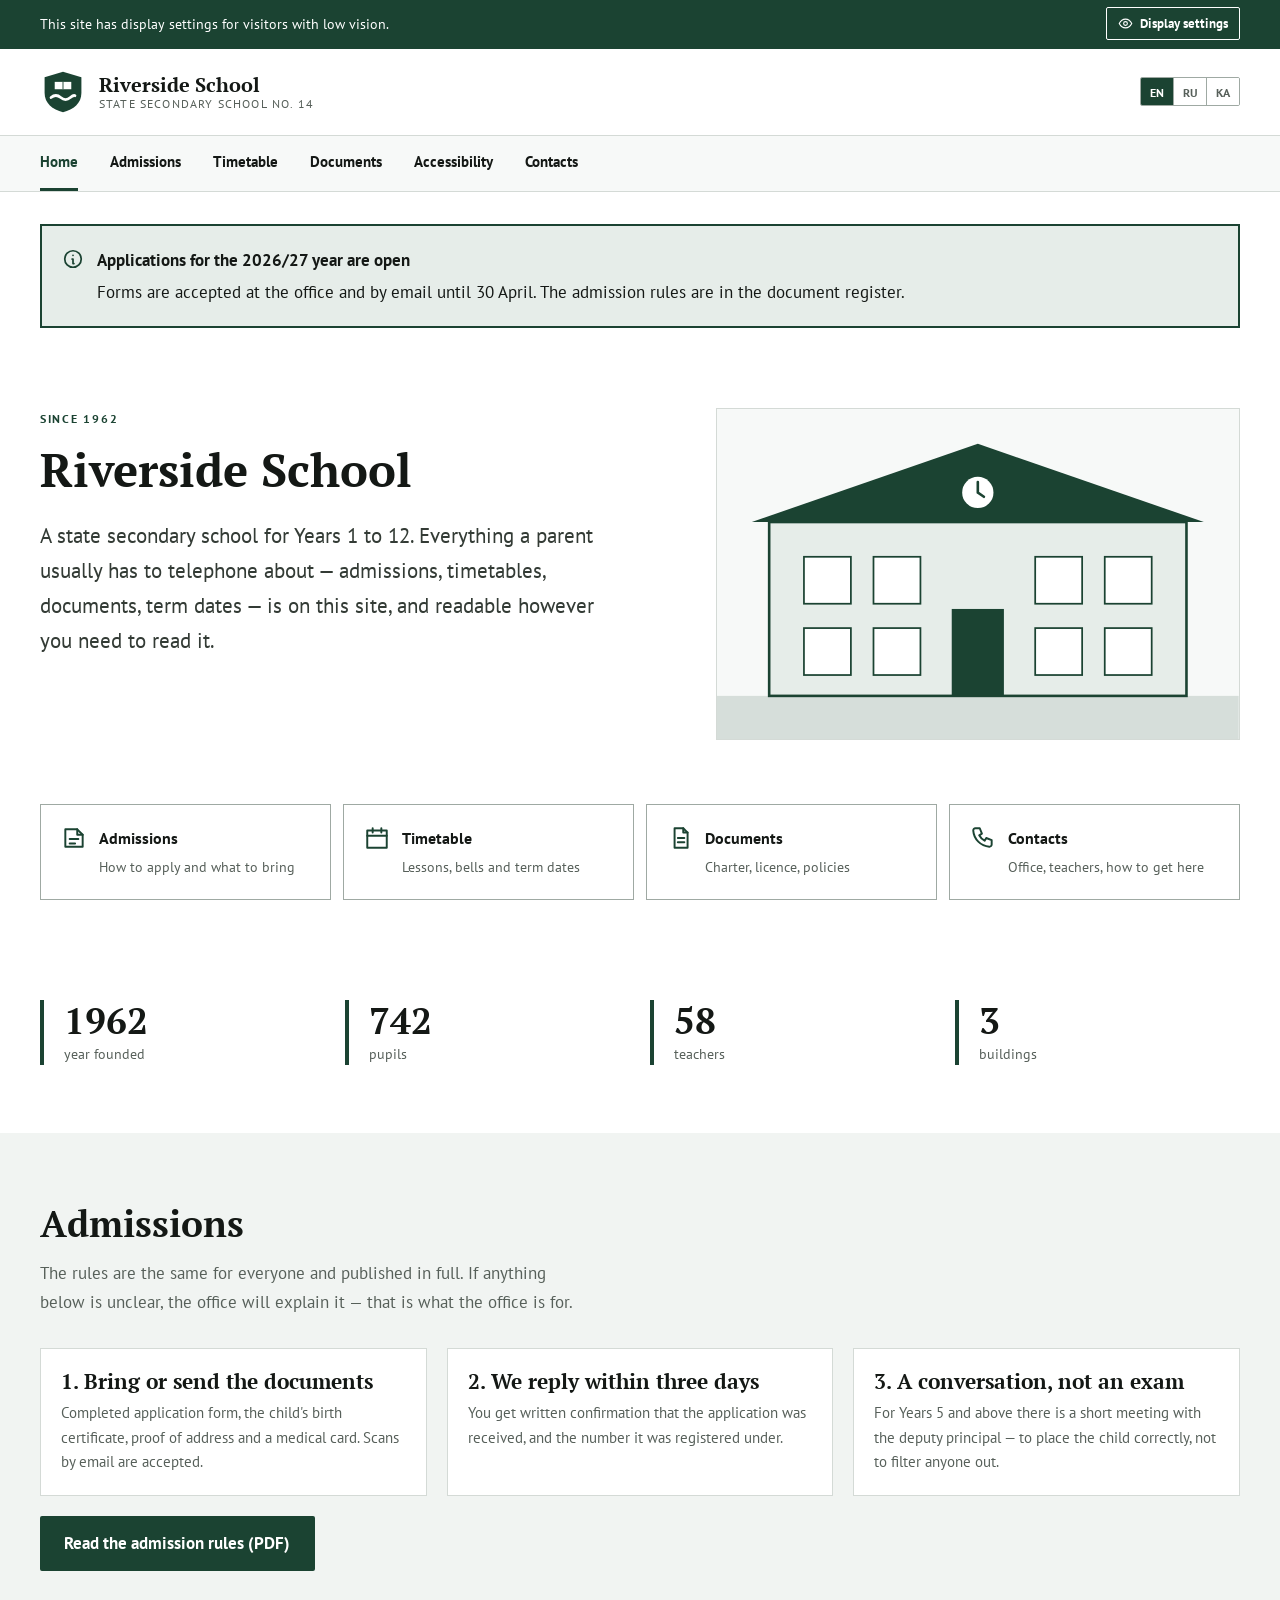
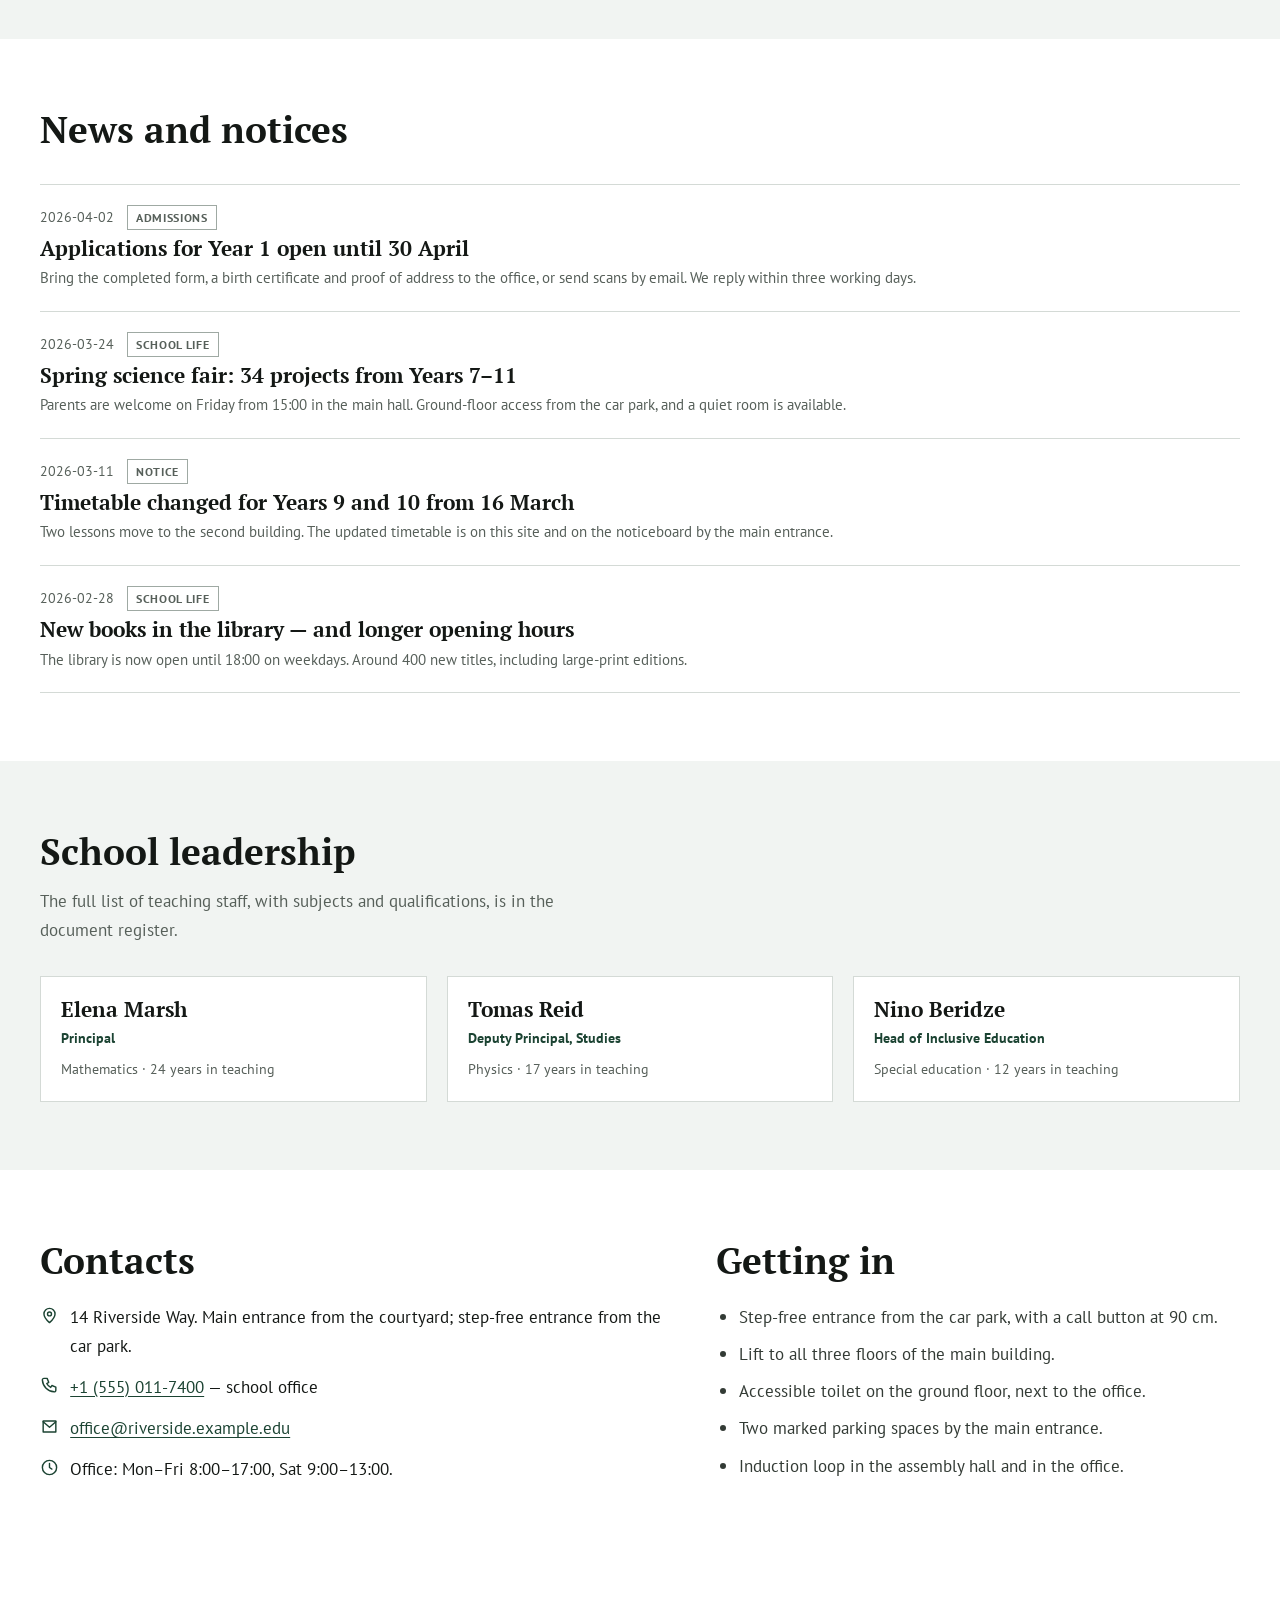
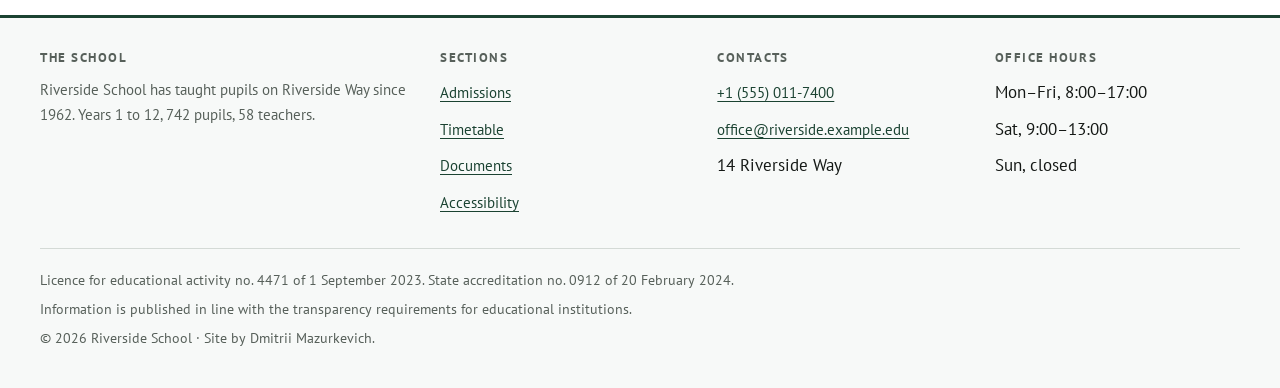
==== commit c188be89: "Site files, README and preview" ====
--- a/index.html
+++ b/index.html
@@ -24,8 +24,7 @@
   if (p && langs.indexOf(p[1].toLowerCase()) > -1) lang = p[1].toLowerCase();
   if (!lang) { try { var s = localStorage.getItem('rs-lang'); if (langs.indexOf(s) > -1) lang = s; } catch (e) {} }
   if (!lang) {
-    var n = (navigator.language || 'en').toLowerCase();
-    lang = n.indexOf('ru') === 0 ? 'ru' : (n.indexOf('ka') === 0 ? 'ka' : 'en');
+    lang = 'en';
   }
   d.setAttribute('data-lang', lang);
   if (lang !== 'en') { d.className += ' i18n-pending'; setTimeout(function () { d.classList.remove('i18n-pending'); }, 1200); }
@@ -432,7 +431,7 @@
     <div class="footer__legal">
       <p data-i18n="foot.legal1">Licence for educational activity no. 4471 of 1 September 2023. State accreditation no. 0912 of 20 February 2024.</p>
       <p data-i18n="foot.legal2">Information is published in line with the transparency requirements for educational institutions.</p>
-      <p>© <span data-year>2026</span> Riverside School · <span data-i18n="foot.demoNote">Concept site built for a web-development portfolio.</span></p>
+      <p>© <span data-year>2026</span> Riverside School · <span data-i18n="foot.demoNote">Site by Dmitrii Mazurkevich.</span></p>
     </div>
   </div>
 </footer>
